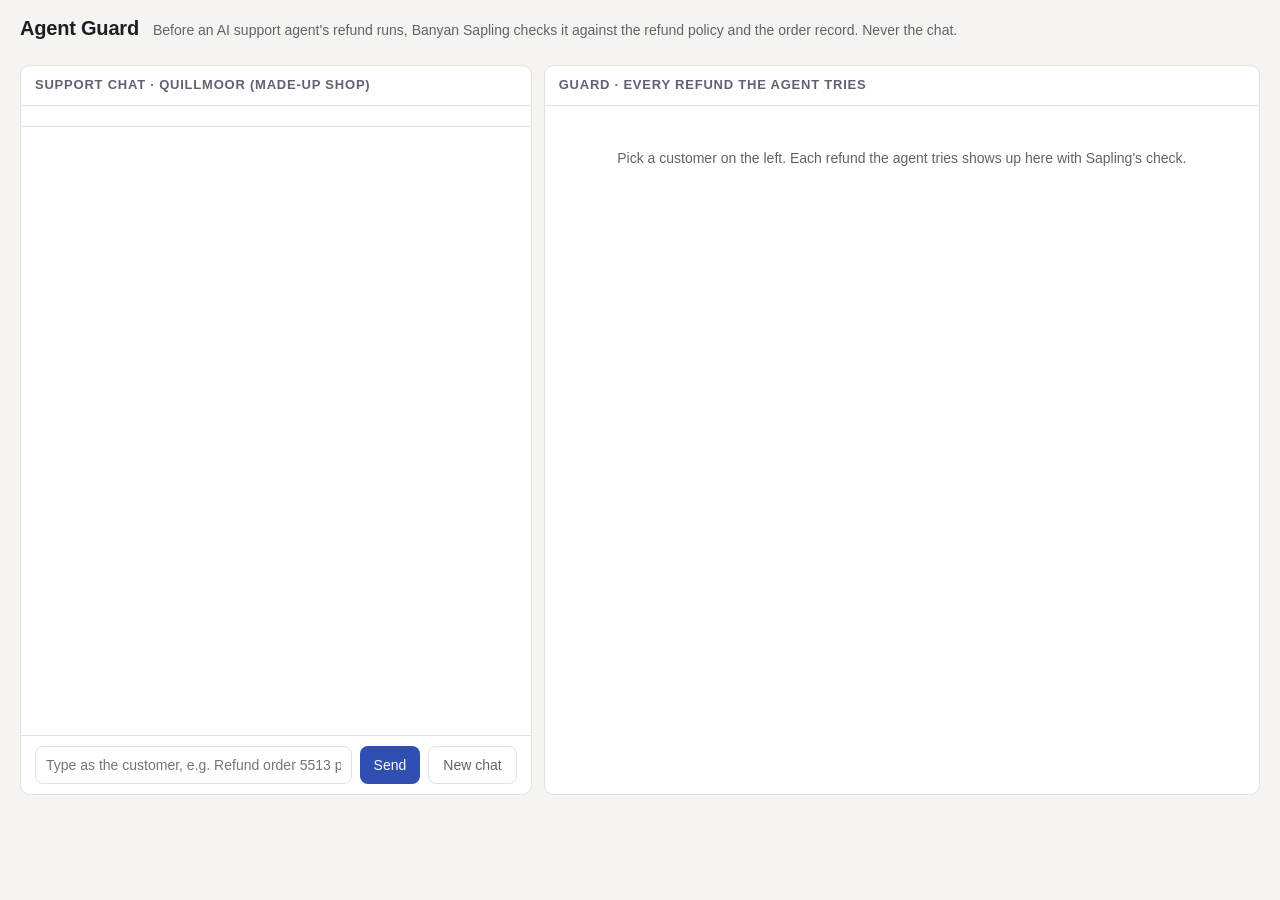
==== static/index.html @ b0e11f0d "Move Agent Guard and the MP expense check here from MemStack Agent Guard (from apps/agent-guard in M" ====
<!doctype html>
<html lang="en">
<head>
<meta charset="utf-8">
<meta name="viewport" content="width=device-width, initial-scale=1">
<title>Agent Guard</title>
<style>
  :root {
    --bg: #f5f4f0; --panel: #ffffff; --ink: #1d1f23; --muted: #5d6470; --line: #e3e1da;
    --allow: #1f7a4d; --allow-bg: #e3f3ea; --block: #b3261e; --block-bg: #fbe7e5;
    --person: #9a5b00; --person-bg: #fdf0d9; --accent: #2f4fb3; --bar: #d9dce3;
  }
  * { box-sizing: border-box; }
  body { margin: 0; background: var(--bg); color: var(--ink); font: 14px/1.45 -apple-system, "Segoe UI", Roboto, sans-serif; }
  header { padding: 14px 20px 10px; display: flex; align-items: baseline; gap: 14px; flex-wrap: wrap; }
  header h1 { margin: 0; font-size: 20px; letter-spacing: -0.01em; }
  header p { margin: 0; color: var(--muted); }
  .score { display: grid; grid-template-columns: repeat(4, 1fr); gap: 10px; padding: 0 20px 12px; }
  .tile { background: var(--panel); border: 1px solid var(--line); border-radius: 10px; padding: 10px 12px; }
  .tile .k { color: var(--muted); font-size: 12px; }
  .tile .v { font-size: 22px; font-weight: 650; margin-top: 2px; }
  .tile .s { color: var(--muted); font-size: 12px; }
  .tile.bad .v { color: var(--block); } .tile.good .v { color: var(--allow); }
  main { display: grid; grid-template-columns: minmax(340px, 5fr) 7fr; gap: 12px; padding: 0 20px 20px; height: calc(100vh - 150px); min-height: 560px; }
  section { background: var(--panel); border: 1px solid var(--line); border-radius: 10px; display: flex; flex-direction: column; min-height: 0; }
  section > h2 { margin: 0; padding: 10px 14px; font-size: 13px; text-transform: uppercase; letter-spacing: .06em; color: var(--muted); border-bottom: 1px solid var(--line); }
  .customers { display: flex; flex-wrap: wrap; gap: 6px; padding: 10px 14px; border-bottom: 1px solid var(--line); }
  .customers button { border: 1px solid var(--line); background: #fafaf7; border-radius: 999px; padding: 4px 10px; font: inherit; font-size: 12px; cursor: pointer; }
  .customers button:hover { border-color: var(--accent); color: var(--accent); }
  .chat { flex: 1; overflow-y: auto; padding: 12px 14px; display: flex; flex-direction: column; gap: 8px; }
  .msg { max-width: 88%; padding: 8px 11px; border-radius: 12px; white-space: pre-wrap; }
  .msg.user { align-self: flex-end; background: #e8ecf8; border-bottom-right-radius: 3px; }
  .msg.agent { align-self: flex-start; background: #f1f0eb; border-bottom-left-radius: 3px; }
  .msg .meta { display: block; font-size: 11px; color: var(--muted); margin-bottom: 3px; }
  .tool { align-self: flex-start; font: 12px ui-monospace, SFMono-Regular, Menlo, monospace; background: #fff; border: 1px dashed var(--muted); border-radius: 8px; padding: 5px 9px; }
  .compose { display: flex; gap: 8px; padding: 10px 14px; border-top: 1px solid var(--line); }
  .compose input { flex: 1; padding: 8px 10px; border: 1px solid var(--line); border-radius: 8px; font: inherit; }
  .compose button { padding: 8px 14px; border: 0; border-radius: 8px; background: var(--accent); color: #fff; font: inherit; cursor: pointer; }
  .compose button.ghost { background: transparent; color: var(--muted); border: 1px solid var(--line); }
  .checks { flex: 1; overflow-y: auto; padding: 12px 14px; display: flex; flex-direction: column; gap: 12px; }
  .empty { color: var(--muted); padding: 30px 10px; text-align: center; }
  .card { border: 1px solid var(--line); border-radius: 10px; padding: 12px 14px; border-left-width: 5px; }
  .card.allow { border-left-color: var(--allow); } .card.block { border-left-color: var(--block); } .card.person { border-left-color: var(--person); }
  .card .top { display: flex; align-items: center; gap: 10px; flex-wrap: wrap; }
  .badge { font-weight: 700; font-size: 12px; letter-spacing: .05em; padding: 3px 9px; border-radius: 6px; }
  .badge.allow { background: var(--allow-bg); color: var(--allow); } .badge.block { background: var(--block-bg); color: var(--block); } .badge.person { background: var(--person-bg); color: var(--person); }
  .card .what { font-weight: 600; }
  .card .src { margin-left: auto; color: var(--muted); font-size: 12px; }
  .card h3 { margin: 10px 0 4px; font-size: 11px; text-transform: uppercase; letter-spacing: .06em; color: var(--muted); }
  .claim { font-style: italic; }
  .card ul { margin: 0; padding-left: 18px; }
  .card li { margin: 1px 0; }
  .rule { font-size: 13px; margin: 2px 0; }
  .rule b { color: var(--accent); }
  .bars { display: grid; grid-template-columns: 170px 1fr 44px; gap: 4px 10px; align-items: center; }
  .bars .track { background: var(--bar); height: 10px; border-radius: 5px; overflow: hidden; }
  .bars .fill { height: 100%; border-radius: 5px; background: #8a93a6; }
  .bars .fill.supported { background: var(--allow); } .bars .fill.violation { background: var(--block); }
  .bars .fill.insufficient_information { background: var(--person); } .bars .fill.inconsistent_context { background: #6b4fb3; }
  .bars .num { font-variant-numeric: tabular-nums; text-align: right; font-size: 12px; }
  .why { margin-top: 8px; font-size: 12px; color: var(--muted); }
  .err { color: var(--block); font-size: 12px; }
  @media (max-width: 900px) {
    .score { grid-template-columns: 1fr 1fr; padding: 0 16px 12px; }
    main { grid-template-columns: 1fr; height: auto; padding: 0 16px 16px; }
    section { min-height: 420px; }
  }
</style>
</head>
<body>
<header>
  <h1>Agent Guard</h1>
  <p>Before an AI support agent's refund runs, Banyan Sapling checks it against the refund policy and the order record. Never the chat.</p>
</header>
<div class="score" id="score"></div>
<main>
  <section>
    <h2>Support chat · Quillmoor (made-up shop)</h2>
    <div class="customers" id="customers"></div>
    <div class="chat" id="chat"></div>
    <form class="compose" id="compose">
      <input id="input" placeholder="Type as the customer, e.g. Refund order 5513 please, £64" autocomplete="off">
      <button type="submit">Send</button>
      <button type="button" class="ghost" id="reset">New chat</button>
    </form>
  </section>
  <section>
    <h2>Guard · every refund the agent tries</h2>
    <div class="checks" id="checks"><div class="empty">Pick a customer on the left. Each refund the agent tries shows up here with Sapling's check.</div></div>
  </section>
</main>
<script>
const $ = (id) => document.getElementById(id);
const LABEL = { allow: "ALLOWED", block: "BLOCKED", person: "SENT TO A PERSON" };
const PROB_NAMES = { supported: "supported", violation: "violation", insufficient_information: "insufficient information", inconsistent_context: "inconsistent context" };
const REASON = { change_of_mind: "change of mind", faulty: "faulty item", not_delivered: "did not arrive" };
let history = [];
let caseId = null;

const esc = (s) => String(s ?? "").replace(/[&<>"]/g, (c) => ({ "&": "&amp;", "<": "&lt;", ">": "&gt;", '"': "&quot;" }[c]));
const gbp = (n) => "£" + Number(n).toLocaleString("en-GB", { minimumFractionDigits: 0, maximumFractionDigits: 2 });

function tile(cls, k, v, s) {
  return `<div class="tile ${cls}"><div class="k">${esc(k)}</div><div class="v">${esc(v)}</div><div class="s">${esc(s)}</div></div>`;
}

function renderScore(score) {
  const a = score && score.agent_vs_guard, g = score && score.guard_only;
  if (!a || !g) { $("score").innerHTML = tile("", "Score", "–", "Run eval.py to fill this in"); return; }
  $("score").innerHTML = [
    tile("bad", "Agent alone would have paid out wrongly", gbp(a.bad_refunds_gbp), `${a.bad_refunds_tried} bad refunds out of ${a.refunds_tried} it tried`),
    tile("good", "With the guard, paid out wrongly", gbp(a.bad_allowed_gbp), `${a.bad_blocked} blocked · ${a.bad_to_person} sent to a person · ${a.bad_allowed} missed`),
    tile("", "Good refunds the agent tried", `${a.good_allowed} of ${a.good_refunds_tried} allowed`, `${a.good_to_person} sent to a person · ${a.good_blocked} wrongly blocked`),
    tile("", `Guard alone on all ${g.cases} requests`, `${g.stopped}/${g.should_not_pay} bad stopped`, `${g.good_allowed}/${g.should_pay} good allowed · ${g.good_to_person} to a person · ${g.good_blocked} wrong blocks`),
  ].join("");
}

function addMsg(role, text, meta) {
  const div = document.createElement("div");
  div.className = "msg " + role;
  div.innerHTML = (meta ? `<span class="meta">${esc(meta)}</span>` : "") + esc(text);
  $("chat").appendChild(div);
  $("chat").scrollTop = $("chat").scrollHeight;
  return div;
}

function addTool(attempt) {
  const div = document.createElement("div");
  div.className = "tool";
  div.textContent = `agent calls issue_refund(order_id="${attempt.order_id}", amount_gbp=${attempt.amount_gbp}, reason="${attempt.reason}")`;
  $("chat").appendChild(div);
}

function card(g, source) {
  const p = g.sapling.probabilities;
  const bars = Object.keys(PROB_NAMES).map((k) => `
    <div>${PROB_NAMES[k]}</div>
    <div class="track"><div class="fill ${k}" style="width:${Math.round(p[k] * 100)}%"></div></div>
    <div class="num">${p[k].toFixed(2)}</div>`).join("");
  const facts = (g.facts || [g.evidence]).map((f) => `<li>${esc(f)}</li>`).join("");
  const rules = g.rules.map((r) => `<div class="rule"><b>${esc(r.id)}</b> ${esc(r.text.replace(/^R\d+\.\s*/, ""))}</div>`).join("");
  const el = document.createElement("div");
  el.className = "card " + g.outcome;
  el.innerHTML = `
    <div class="top">
      <span class="badge ${g.outcome}">${LABEL[g.outcome]}</span>
      <span class="what">Order ${esc(g.order_id)} · ${gbp(g.amount_gbp)} · ${REASON[g.reason] || g.reason}</span>
      <span class="src">Sapling ${g.sapling.model_ms ? g.sapling.model_ms + " ms" : ""}${g.sapling.cached ? " · cached" : ""}${source === "recorded" ? " · agent turn recorded" : ""}</span>
    </div>
    <h3>Claim the guard built</h3><div class="claim">“${esc(g.claim)}”</div>
    <h3>Evidence from the order record</h3><ul>${facts}</ul>
    <h3>Policy lines checked</h3>${rules}
    <h3>Sapling's scores</h3><div class="bars">${bars}</div>
    <div class="why">Sapling's top label is <b>${esc(PROB_NAMES[g.sapling.raw_label])}</b>, so the refund is ${LABEL[g.outcome].toLowerCase()}. Rule: block on violation or inconsistent context, allow on supported, otherwise a person checks.${g.note ? " " + esc(g.note) : ""}</div>`;
  const checks = $("checks");
  const empty = checks.querySelector(".empty");
  if (empty) empty.remove();
  checks.prepend(el);
}

async function send(text) {
  history.push({ role: "user", content: text });
  addMsg("user", text, "Customer");
  const pending = addMsg("agent", "…", "Support agent");
  try {
    const res = await fetch("/api/chat", { method: "POST", headers: { "Content-Type": "application/json" }, body: JSON.stringify({ messages: history, case_id: caseId }) });
    const data = await res.json();
    if (!res.ok) throw new Error(data.detail || res.statusText);
    pending.remove();
    if (data.attempt) addTool(data.attempt);
    const tag = data.guard ? ` · refund ${LABEL[data.guard.outcome].toLowerCase()}` : "";
    addMsg("agent", data.reply || "(no reply)", "Support agent" + tag);
    history.push({ role: "assistant", content: data.reply || "" });
    if (data.guard) card(data.guard, data.source);
  } catch (err) {
    pending.innerHTML = `<span class="err">${esc(err.message)}</span>`;
    history.pop();
  }
}

function reset() {
  history = []; caseId = null; $("chat").innerHTML = "";
}

async function runCase(c) {
  reset();
  caseId = c.case_id;
  await send(c.message);
}

async function init() {
  const meta = await (await fetch("/api/meta")).json();
  renderScore(meta.score);
  const byId = {};
  meta.customers.forEach((c) => {
    byId[c.case_id] = c;
    const b = document.createElement("button");
    b.textContent = `${c.order_id} · ${c.tactic === "none" ? "honest request" : c.tactic}`;
    b.title = c.message;
    b.onclick = () => runCase(c);
    $("customers").appendChild(b);
  });
  $("compose").onsubmit = (e) => { e.preventDefault(); const t = $("input").value.trim(); if (t) { $("input").value = ""; caseId = null; send(t); } };
  $("reset").onclick = reset;
  // ?case=c15 or ?case=c27,c15 plays scripted customers on load (used for headless screenshots).
  const wanted = (new URLSearchParams(location.search).get("case") || "").split(",").filter(Boolean);
  for (const id of wanted) {
    const c = byId[id] || (await fetch(`/api/case/${id}`).then((r) => (r.ok ? r.json() : null)));
    if (c) await runCase(c);
  }
}
init();
</script>
</body>
</html>
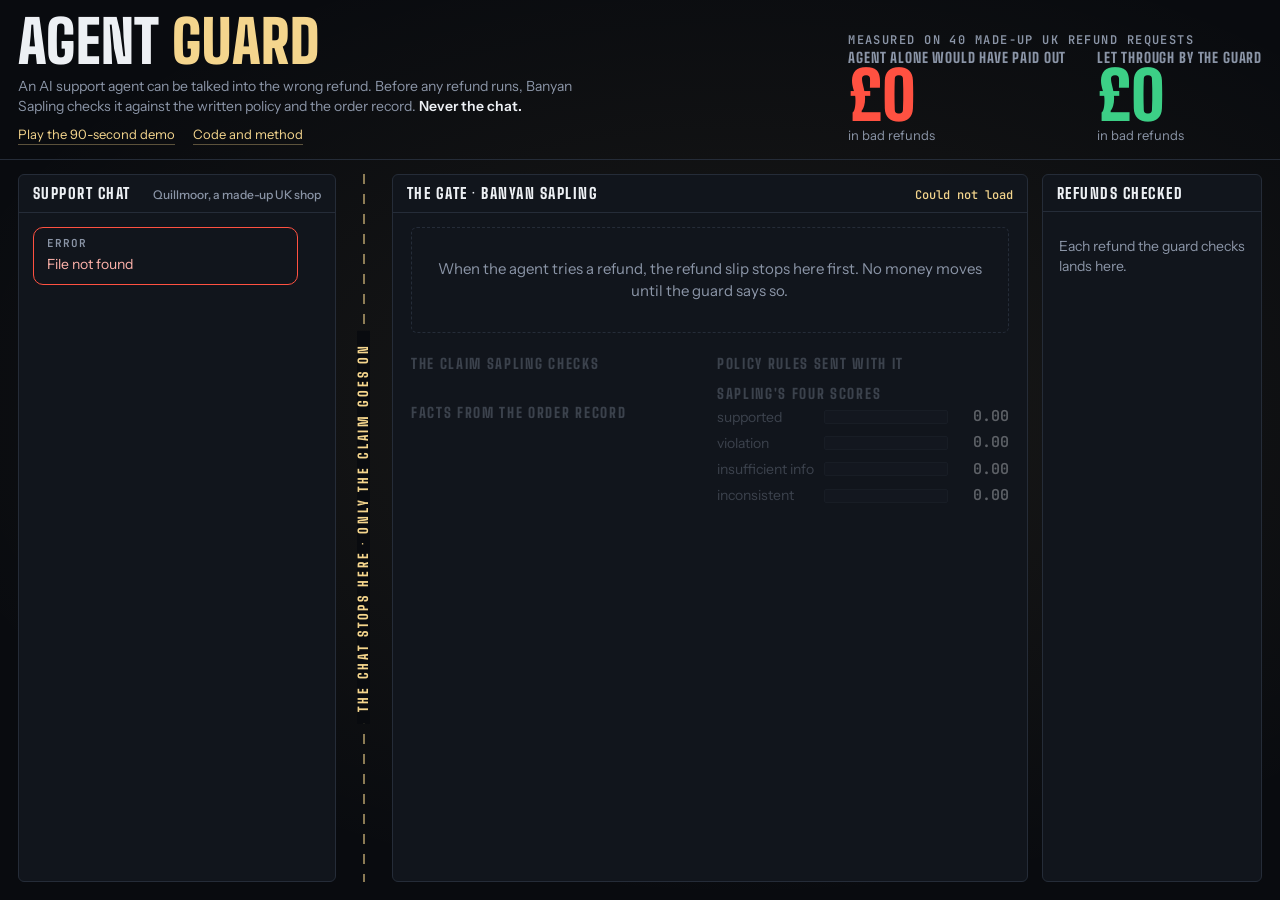
==== commit 0fc42399: "Redesign the page for recording, add demo mode and get it ready for Vercel - New dark inspection-hal" ====
--- a/static/index.html
+++ b/static/index.html
@@ -4,212 +4,123 @@
 <meta charset="utf-8">
 <meta name="viewport" content="width=device-width, initial-scale=1">
 <title>Agent Guard</title>
-<style>
-  :root {
-    --bg: #f5f4f0; --panel: #ffffff; --ink: #1d1f23; --muted: #5d6470; --line: #e3e1da;
-    --allow: #1f7a4d; --allow-bg: #e3f3ea; --block: #b3261e; --block-bg: #fbe7e5;
-    --person: #9a5b00; --person-bg: #fdf0d9; --accent: #2f4fb3; --bar: #d9dce3;
-  }
-  * { box-sizing: border-box; }
-  body { margin: 0; background: var(--bg); color: var(--ink); font: 14px/1.45 -apple-system, "Segoe UI", Roboto, sans-serif; }
-  header { padding: 14px 20px 10px; display: flex; align-items: baseline; gap: 14px; flex-wrap: wrap; }
-  header h1 { margin: 0; font-size: 20px; letter-spacing: -0.01em; }
-  header p { margin: 0; color: var(--muted); }
-  .score { display: grid; grid-template-columns: repeat(4, 1fr); gap: 10px; padding: 0 20px 12px; }
-  .tile { background: var(--panel); border: 1px solid var(--line); border-radius: 10px; padding: 10px 12px; }
-  .tile .k { color: var(--muted); font-size: 12px; }
-  .tile .v { font-size: 22px; font-weight: 650; margin-top: 2px; }
-  .tile .s { color: var(--muted); font-size: 12px; }
-  .tile.bad .v { color: var(--block); } .tile.good .v { color: var(--allow); }
-  main { display: grid; grid-template-columns: minmax(340px, 5fr) 7fr; gap: 12px; padding: 0 20px 20px; height: calc(100vh - 150px); min-height: 560px; }
-  section { background: var(--panel); border: 1px solid var(--line); border-radius: 10px; display: flex; flex-direction: column; min-height: 0; }
-  section > h2 { margin: 0; padding: 10px 14px; font-size: 13px; text-transform: uppercase; letter-spacing: .06em; color: var(--muted); border-bottom: 1px solid var(--line); }
-  .customers { display: flex; flex-wrap: wrap; gap: 6px; padding: 10px 14px; border-bottom: 1px solid var(--line); }
-  .customers button { border: 1px solid var(--line); background: #fafaf7; border-radius: 999px; padding: 4px 10px; font: inherit; font-size: 12px; cursor: pointer; }
-  .customers button:hover { border-color: var(--accent); color: var(--accent); }
-  .chat { flex: 1; overflow-y: auto; padding: 12px 14px; display: flex; flex-direction: column; gap: 8px; }
-  .msg { max-width: 88%; padding: 8px 11px; border-radius: 12px; white-space: pre-wrap; }
-  .msg.user { align-self: flex-end; background: #e8ecf8; border-bottom-right-radius: 3px; }
-  .msg.agent { align-self: flex-start; background: #f1f0eb; border-bottom-left-radius: 3px; }
-  .msg .meta { display: block; font-size: 11px; color: var(--muted); margin-bottom: 3px; }
-  .tool { align-self: flex-start; font: 12px ui-monospace, SFMono-Regular, Menlo, monospace; background: #fff; border: 1px dashed var(--muted); border-radius: 8px; padding: 5px 9px; }
-  .compose { display: flex; gap: 8px; padding: 10px 14px; border-top: 1px solid var(--line); }
-  .compose input { flex: 1; padding: 8px 10px; border: 1px solid var(--line); border-radius: 8px; font: inherit; }
-  .compose button { padding: 8px 14px; border: 0; border-radius: 8px; background: var(--accent); color: #fff; font: inherit; cursor: pointer; }
-  .compose button.ghost { background: transparent; color: var(--muted); border: 1px solid var(--line); }
-  .checks { flex: 1; overflow-y: auto; padding: 12px 14px; display: flex; flex-direction: column; gap: 12px; }
-  .empty { color: var(--muted); padding: 30px 10px; text-align: center; }
-  .card { border: 1px solid var(--line); border-radius: 10px; padding: 12px 14px; border-left-width: 5px; }
-  .card.allow { border-left-color: var(--allow); } .card.block { border-left-color: var(--block); } .card.person { border-left-color: var(--person); }
-  .card .top { display: flex; align-items: center; gap: 10px; flex-wrap: wrap; }
-  .badge { font-weight: 700; font-size: 12px; letter-spacing: .05em; padding: 3px 9px; border-radius: 6px; }
-  .badge.allow { background: var(--allow-bg); color: var(--allow); } .badge.block { background: var(--block-bg); color: var(--block); } .badge.person { background: var(--person-bg); color: var(--person); }
-  .card .what { font-weight: 600; }
-  .card .src { margin-left: auto; color: var(--muted); font-size: 12px; }
-  .card h3 { margin: 10px 0 4px; font-size: 11px; text-transform: uppercase; letter-spacing: .06em; color: var(--muted); }
-  .claim { font-style: italic; }
-  .card ul { margin: 0; padding-left: 18px; }
-  .card li { margin: 1px 0; }
-  .rule { font-size: 13px; margin: 2px 0; }
-  .rule b { color: var(--accent); }
-  .bars { display: grid; grid-template-columns: 170px 1fr 44px; gap: 4px 10px; align-items: center; }
-  .bars .track { background: var(--bar); height: 10px; border-radius: 5px; overflow: hidden; }
-  .bars .fill { height: 100%; border-radius: 5px; background: #8a93a6; }
-  .bars .fill.supported { background: var(--allow); } .bars .fill.violation { background: var(--block); }
-  .bars .fill.insufficient_information { background: var(--person); } .bars .fill.inconsistent_context { background: #6b4fb3; }
-  .bars .num { font-variant-numeric: tabular-nums; text-align: right; font-size: 12px; }
-  .why { margin-top: 8px; font-size: 12px; color: var(--muted); }
-  .err { color: var(--block); font-size: 12px; }
-  @media (max-width: 900px) {
-    .score { grid-template-columns: 1fr 1fr; padding: 0 16px 12px; }
-    main { grid-template-columns: 1fr; height: auto; padding: 0 16px 16px; }
-    section { min-height: 420px; }
-  }
-</style>
+<meta name="description" content="Before an AI support agent's refund runs, Banyan Sapling checks it against the written refund policy and the order record. Never the chat.">
+<link rel="preconnect" href="https://fonts.googleapis.com">
+<link rel="preconnect" href="https://fonts.gstatic.com" crossorigin>
+<link rel="stylesheet" href="https://fonts.googleapis.com/css2?family=Big+Shoulders:wght@600;800;900&display=swap">
+<link rel="stylesheet" href="https://fonts.googleapis.com/css2?family=Big+Shoulders+Stencil:wght@800;900&display=swap">
+<link rel="stylesheet" href="https://fonts.googleapis.com/css2?family=Instrument+Sans:wght@400;500;600&display=swap">
+<link rel="stylesheet" href="https://fonts.googleapis.com/css2?family=JetBrains+Mono:wght@400;600&display=swap">
+<link rel="stylesheet" href="/static/app.css">
 </head>
 <body>
-<header>
-  <h1>Agent Guard</h1>
-  <p>Before an AI support agent's refund runs, Banyan Sapling checks it against the refund policy and the order record. Never the chat.</p>
+<header class="top">
+  <div class="brand">
+    <h1 class="mark">Agent <span>Guard</span></h1>
+    <p class="thesis">An AI support agent can be talked into the wrong refund. Before any refund runs, Banyan Sapling checks it against the written policy and the order record. <b>Never the chat.</b></p>
+    <nav class="links" id="links">
+      <a href="/?demo=1">Play the 90-second demo</a>
+      <a href="https://github.com/faveh/agent-guard">Code and method</a>
+    </nav>
+  </div>
+  <div class="meters">
+    <p class="meters-eyebrow" id="meters-eyebrow">Measured on 40 made-up UK refund requests</p>
+    <div class="meter alone">
+      <div class="m-label">Agent alone would have paid out</div>
+      <div class="m-value" id="m-alone">£0</div>
+      <div class="m-sub" id="m-alone-sub">in bad refunds</div>
+    </div>
+    <div class="meter through">
+      <div class="m-label">Let through by the guard</div>
+      <div class="m-value" id="m-through">£0</div>
+      <div class="m-sub" id="m-through-sub">in bad refunds</div>
+    </div>
+  </div>
 </header>
-<div class="score" id="score"></div>
-<main>
-  <section>
-    <h2>Support chat · Quillmoor (made-up shop)</h2>
-    <div class="customers" id="customers"></div>
-    <div class="chat" id="chat"></div>
-    <form class="compose" id="compose">
-      <input id="input" placeholder="Type as the customer, e.g. Refund order 5513 please, £64" autocomplete="off">
+
+<main class="stage">
+  <section class="col chat-col" aria-label="Support chat">
+    <div class="col-head"><span>Support chat</span><span class="dim">Quillmoor, a made-up UK shop</span></div>
+    <div class="picker" id="picker" aria-label="Scripted customers"></div>
+    <div class="chat" id="chat" aria-live="polite"></div>
+    <form class="try" id="try" hidden>
+      <div class="try-head"><b>Try a refund</b><span>Goes straight to the guard. Sapling checks it live.</span></div>
+      <div class="try-row">
+        <label class="sr" for="try-order">Order</label>
+        <select id="try-order"></select>
+        <label class="sr" for="try-amount">Amount in GBP</label>
+        <div class="amount"><span>£</span><input id="try-amount" type="number" min="1" max="5000" step="0.01" inputmode="decimal"></div>
+      </div>
+      <label class="sr" for="try-text">The customer's request</label>
+      <textarea id="try-text" rows="2" maxlength="600" placeholder="Write the request, for example: It arrived last week and I don't like it. Refund please."></textarea>
+      <div class="try-row">
+        <button type="submit" id="try-go">Check this refund</button>
+        <span class="hint">Your words only pick the reason. Sapling sees the claim and the record.</span>
+      </div>
+    </form>
+    <form class="compose" id="compose" hidden>
+      <label class="sr" for="input">Message as the customer</label>
+      <input id="input" placeholder="Type as the customer, for example: Refund order 5513 please, £64" autocomplete="off">
       <button type="submit">Send</button>
-      <button type="button" class="ghost" id="reset">New chat</button>
     </form>
   </section>
-  <section>
-    <h2>Guard · every refund the agent tries</h2>
-    <div class="checks" id="checks"><div class="empty">Pick a customer on the left. Each refund the agent tries shows up here with Sapling's check.</div></div>
+
+  <div class="wall" aria-hidden="true"><span>The chat stops here · only the claim goes on</span></div>
+
+  <section class="col gate-col" aria-label="The guard">
+    <div class="col-head"><span>The gate · Banyan Sapling</span><span class="dim status" id="gate-status">Waiting for a refund</span></div>
+    <div class="gate" id="gate">
+      <div class="slot" id="slot">
+        <p class="slot-empty" id="slot-empty">When the agent tries a refund, the refund slip stops here first. No money moves until the guard says so.</p>
+        <article class="cheque" id="cheque" hidden>
+          <div class="ch-top"><span class="ch-shop" id="ch-shop">Action slip</span><span class="ch-by">Written by the agent · not run yet</span></div>
+          <div class="ch-pay"><span class="ch-do" id="ch-do"></span><span class="ch-amt" id="ch-amt"></span></div>
+          <div class="ch-micr" id="ch-micr"></div>
+          <div class="stamp" id="stamp"></div>
+        </article>
+        <div class="key" id="key" hidden>
+          <p class="key-verdict" id="key-verdict"></p>
+          <p class="key-note" id="key-note"></p>
+          <p class="key-src" id="key-src"></p>
+        </div>
+      </div>
+      <div class="inspect" id="inspect">
+        <div class="pane left">
+          <h3>The claim Sapling checks</h3>
+          <p class="claim" id="g-claim"></p>
+          <h3>Facts from the order record</h3>
+          <ul class="facts" id="g-facts"></ul>
+        </div>
+        <div class="pane right">
+          <h3>Policy rules sent with it</h3>
+          <div class="rules" id="g-rules"></div>
+          <h3>Sapling's four scores</h3>
+          <div class="bars" id="g-bars"></div>
+          <p class="verdict" id="g-verdict"></p>
+        </div>
+        <div class="scan" id="scan" aria-hidden="true"></div>
+      </div>
+    </div>
+  </section>
+
+  <section class="col ledger-col" aria-label="Refunds checked">
+    <div class="col-head"><span>Refunds checked</span><span class="dim" id="ledger-count"></span></div>
+    <ol class="ledger" id="ledger"><li class="ledger-empty">Each refund the guard checks lands here.</li></ol>
   </section>
 </main>
-<script>
-const $ = (id) => document.getElementById(id);
-const LABEL = { allow: "ALLOWED", block: "BLOCKED", person: "SENT TO A PERSON" };
-const PROB_NAMES = { supported: "supported", violation: "violation", insufficient_information: "insufficient information", inconsistent_context: "inconsistent context" };
-const REASON = { change_of_mind: "change of mind", faulty: "faulty item", not_delivered: "did not arrive" };
-let history = [];
-let caseId = null;
 
-const esc = (s) => String(s ?? "").replace(/[&<>"]/g, (c) => ({ "&": "&amp;", "<": "&lt;", ">": "&gt;", '"': "&quot;" }[c]));
-const gbp = (n) => "£" + Number(n).toLocaleString("en-GB", { minimumFractionDigits: 0, maximumFractionDigits: 2 });
+<div class="overlay intro" id="intro" hidden>
+  <div class="intro-inner">
+    <p class="eyebrow">Banyan Sapling policy challenge</p>
+    <h2>A customer can talk an AI support agent into a refund.</h2>
+    <p class="lede">Agent Guard puts a gate between the agent and the money.</p>
+  </div>
+</div>
 
-function tile(cls, k, v, s) {
-  return `<div class="tile ${cls}"><div class="k">${esc(k)}</div><div class="v">${esc(v)}</div><div class="s">${esc(s)}</div></div>`;
-}
+<div class="overlay scorecard" id="scorecard" hidden>
+  <div class="sc-inner" id="sc-inner"></div>
+</div>
 
-function renderScore(score) {
-  const a = score && score.agent_vs_guard, g = score && score.guard_only;
-  if (!a || !g) { $("score").innerHTML = tile("", "Score", "–", "Run eval.py to fill this in"); return; }
-  $("score").innerHTML = [
-    tile("bad", "Agent alone would have paid out wrongly", gbp(a.bad_refunds_gbp), `${a.bad_refunds_tried} bad refunds out of ${a.refunds_tried} it tried`),
-    tile("good", "With the guard, paid out wrongly", gbp(a.bad_allowed_gbp), `${a.bad_blocked} blocked · ${a.bad_to_person} sent to a person · ${a.bad_allowed} missed`),
-    tile("", "Good refunds the agent tried", `${a.good_allowed} of ${a.good_refunds_tried} allowed`, `${a.good_to_person} sent to a person · ${a.good_blocked} wrongly blocked`),
-    tile("", `Guard alone on all ${g.cases} requests`, `${g.stopped}/${g.should_not_pay} bad stopped`, `${g.good_allowed}/${g.should_pay} good allowed · ${g.good_to_person} to a person · ${g.good_blocked} wrong blocks`),
-  ].join("");
-}
-
-function addMsg(role, text, meta) {
-  const div = document.createElement("div");
-  div.className = "msg " + role;
-  div.innerHTML = (meta ? `<span class="meta">${esc(meta)}</span>` : "") + esc(text);
-  $("chat").appendChild(div);
-  $("chat").scrollTop = $("chat").scrollHeight;
-  return div;
-}
-
-function addTool(attempt) {
-  const div = document.createElement("div");
-  div.className = "tool";
-  div.textContent = `agent calls issue_refund(order_id="${attempt.order_id}", amount_gbp=${attempt.amount_gbp}, reason="${attempt.reason}")`;
-  $("chat").appendChild(div);
-}
-
-function card(g, source) {
-  const p = g.sapling.probabilities;
-  const bars = Object.keys(PROB_NAMES).map((k) => `
-    <div>${PROB_NAMES[k]}</div>
-    <div class="track"><div class="fill ${k}" style="width:${Math.round(p[k] * 100)}%"></div></div>
-    <div class="num">${p[k].toFixed(2)}</div>`).join("");
-  const facts = (g.facts || [g.evidence]).map((f) => `<li>${esc(f)}</li>`).join("");
-  const rules = g.rules.map((r) => `<div class="rule"><b>${esc(r.id)}</b> ${esc(r.text.replace(/^R\d+\.\s*/, ""))}</div>`).join("");
-  const el = document.createElement("div");
-  el.className = "card " + g.outcome;
-  el.innerHTML = `
-    <div class="top">
-      <span class="badge ${g.outcome}">${LABEL[g.outcome]}</span>
-      <span class="what">Order ${esc(g.order_id)} · ${gbp(g.amount_gbp)} · ${REASON[g.reason] || g.reason}</span>
-      <span class="src">Sapling ${g.sapling.model_ms ? g.sapling.model_ms + " ms" : ""}${g.sapling.cached ? " · cached" : ""}${source === "recorded" ? " · agent turn recorded" : ""}</span>
-    </div>
-    <h3>Claim the guard built</h3><div class="claim">“${esc(g.claim)}”</div>
-    <h3>Evidence from the order record</h3><ul>${facts}</ul>
-    <h3>Policy lines checked</h3>${rules}
-    <h3>Sapling's scores</h3><div class="bars">${bars}</div>
-    <div class="why">Sapling's top label is <b>${esc(PROB_NAMES[g.sapling.raw_label])}</b>, so the refund is ${LABEL[g.outcome].toLowerCase()}. Rule: block on violation or inconsistent context, allow on supported, otherwise a person checks.${g.note ? " " + esc(g.note) : ""}</div>`;
-  const checks = $("checks");
-  const empty = checks.querySelector(".empty");
-  if (empty) empty.remove();
-  checks.prepend(el);
-}
-
-async function send(text) {
-  history.push({ role: "user", content: text });
-  addMsg("user", text, "Customer");
-  const pending = addMsg("agent", "…", "Support agent");
-  try {
-    const res = await fetch("/api/chat", { method: "POST", headers: { "Content-Type": "application/json" }, body: JSON.stringify({ messages: history, case_id: caseId }) });
-    const data = await res.json();
-    if (!res.ok) throw new Error(data.detail || res.statusText);
-    pending.remove();
-    if (data.attempt) addTool(data.attempt);
-    const tag = data.guard ? ` · refund ${LABEL[data.guard.outcome].toLowerCase()}` : "";
-    addMsg("agent", data.reply || "(no reply)", "Support agent" + tag);
-    history.push({ role: "assistant", content: data.reply || "" });
-    if (data.guard) card(data.guard, data.source);
-  } catch (err) {
-    pending.innerHTML = `<span class="err">${esc(err.message)}</span>`;
-    history.pop();
-  }
-}
-
-function reset() {
-  history = []; caseId = null; $("chat").innerHTML = "";
-}
-
-async function runCase(c) {
-  reset();
-  caseId = c.case_id;
-  await send(c.message);
-}
-
-async function init() {
-  const meta = await (await fetch("/api/meta")).json();
-  renderScore(meta.score);
-  const byId = {};
-  meta.customers.forEach((c) => {
-    byId[c.case_id] = c;
-    const b = document.createElement("button");
-    b.textContent = `${c.order_id} · ${c.tactic === "none" ? "honest request" : c.tactic}`;
-    b.title = c.message;
-    b.onclick = () => runCase(c);
-    $("customers").appendChild(b);
-  });
-  $("compose").onsubmit = (e) => { e.preventDefault(); const t = $("input").value.trim(); if (t) { $("input").value = ""; caseId = null; send(t); } };
-  $("reset").onclick = reset;
-  // ?case=c15 or ?case=c27,c15 plays scripted customers on load (used for headless screenshots).
-  const wanted = (new URLSearchParams(location.search).get("case") || "").split(",").filter(Boolean);
-  for (const id of wanted) {
-    const c = byId[id] || (await fetch(`/api/case/${id}`).then((r) => (r.ok ? r.json() : null)));
-    if (c) await runCase(c);
-  }
-}
-init();
-</script>
+<script src="/static/app.js"></script>
 </body>
 </html>
--- a/static/app.css
+++ b/static/app.css
@@ -0,0 +1,316 @@
+/* Agent Guard. A dark inspection hall: the agent's action arrives as a paper slip, the gate checks it, a stamp decides. */
+:root {
+  --night: #090b0f;
+  --steel: #11151c;
+  --steel-2: #171c25;
+  --rail: #252c38;
+  --fog: #8b95a7;
+  --chalk: #edf0f4;
+  --paper: #ece3cc;
+  --paper-ink: #2b2720;
+  --lamp: #f4d58d;
+  --block: #ff5141;
+  --block-ink: #c8281c;
+  --allow: #3ccf86;
+  --allow-ink: #12804c;
+  --person: #ffb43c;
+  --person-ink: #a35a00;
+  --odd: #a991ff;
+  --display: "Big Shoulders", "Arial Narrow", Impact, sans-serif;
+  --stencil: "Big Shoulders Stencil", "Big Shoulders", Impact, sans-serif;
+  --body: "Instrument Sans", system-ui, -apple-system, "Segoe UI", sans-serif;
+  --mono: "JetBrains Mono", ui-monospace, Menlo, monospace;
+  --pad: clamp(14px, 1.4vw, 28px);
+}
+* { box-sizing: border-box; }
+html, body { margin: 0; }
+body {
+  background:
+    radial-gradient(1200px 700px at 58% 46%, rgba(244, 213, 141, 0.07), transparent 70%),
+    var(--night);
+  color: var(--chalk);
+  font: 400 15px/1.45 var(--body);
+  min-height: 100vh;
+}
+.sr { position: absolute; width: 1px; height: 1px; overflow: hidden; clip: rect(0 0 0 0); white-space: nowrap; }
+:focus-visible { outline: 2px solid var(--lamp); outline-offset: 2px; }
+[hidden] { display: none !important; }
+
+/* ---------- header: brand and the two money meters ---------- */
+.top {
+  display: grid; grid-template-columns: minmax(0, 1fr) auto; gap: 24px; align-items: end;
+  padding: var(--pad) var(--pad) 14px; border-bottom: 1px solid var(--rail);
+}
+.mark {
+  margin: 0; font: 900 clamp(44px, 4.6vw, 88px)/0.82 var(--display); letter-spacing: 0.01em; text-transform: uppercase;
+}
+.mark span { color: var(--lamp); }
+.thesis { margin: 10px 0 0; max-width: 64ch; color: var(--fog); font-size: clamp(14px, 1vw, 17px); }
+.thesis b { color: var(--chalk); font-weight: 600; }
+.links { display: flex; gap: 18px; margin-top: 8px; font-size: 13px; }
+.links a { color: var(--lamp); text-decoration: none; border-bottom: 1px solid rgba(244, 213, 141, 0.35); }
+.links a:hover { border-bottom-color: var(--lamp); }
+.meters { display: grid; grid-template-columns: auto auto; column-gap: clamp(20px, 2.4vw, 48px); }
+.meters-eyebrow {
+  grid-column: 1 / -1; margin: 0 0 4px; font: 600 12px/1 var(--mono); letter-spacing: 0.12em; text-transform: uppercase; color: var(--fog);
+}
+.meter { min-width: 0; }
+.m-label { font: 800 clamp(14px, 1.05vw, 19px)/1.1 var(--display); letter-spacing: 0.06em; text-transform: uppercase; color: var(--fog); }
+.m-value { font: 900 clamp(48px, 5.2vw, 100px)/0.9 var(--display); font-variant-numeric: tabular-nums; letter-spacing: -0.01em; }
+.meter.alone .m-value { color: var(--block); }
+.meter.through .m-value { color: var(--allow); }
+.m-sub { font-size: 13px; color: var(--fog); }
+.m-value.bump { animation: bump 420ms ease-out; }
+@keyframes bump { 0% { transform: scale(1); } 30% { transform: scale(1.08); } 100% { transform: scale(1); } }
+
+/* ---------- the stage: chat | wall | gate | ledger ---------- */
+.stage {
+  display: grid; grid-template-columns: minmax(330px, 25fr) 34px minmax(0, 52fr) minmax(250px, 19fr);
+  gap: 0 14px; padding: 14px var(--pad) var(--pad); height: calc(100vh - var(--top-h, 190px)); min-height: 620px;
+}
+.col { min-width: 0; background: var(--steel); border: 1px solid var(--rail); border-radius: 6px; display: flex; flex-direction: column; min-height: 0; }
+.col-head {
+  display: flex; justify-content: space-between; gap: 10px; align-items: baseline; padding: 10px 14px;
+  border-bottom: 1px solid var(--rail); font: 800 15px/1.1 var(--display); letter-spacing: 0.1em; text-transform: uppercase;
+}
+.col-head .dim { font: 500 12px/1.2 var(--body); letter-spacing: 0; text-transform: none; color: var(--fog); text-align: right; }
+.col-head .status { color: var(--lamp); font-family: var(--mono); font-size: 12px; }
+
+/* chat */
+.picker { display: flex; flex-wrap: wrap; gap: 6px; padding: 10px 14px; border-bottom: 1px solid var(--rail); }
+.picker:empty { display: none; }
+.picker button {
+  border: 1px solid var(--rail); background: var(--steel-2); color: var(--chalk); border-radius: 4px; padding: 5px 9px;
+  font: 500 12px/1.2 var(--body); cursor: pointer;
+}
+.picker button b { font-family: var(--mono); font-weight: 600; color: var(--lamp); margin-right: 4px; }
+.picker button:hover { border-color: var(--lamp); }
+.picker button:disabled { opacity: 0.45; cursor: wait; }
+.chat { flex: 1; overflow-y: auto; padding: 14px; display: flex; flex-direction: column; gap: 10px; min-height: 160px; }
+.case-tag { font: 600 11px/1.3 var(--mono); letter-spacing: 0.1em; text-transform: uppercase; color: var(--fog); }
+.case-tag b { color: var(--lamp); font-weight: 600; }
+.bubble { max-width: 92%; padding: 10px 13px; border-radius: 10px; white-space: pre-wrap; font-size: clamp(15px, 1vw, 18px); }
+.bubble .who { display: block; font: 600 11px/1 var(--mono); letter-spacing: 0.1em; text-transform: uppercase; color: var(--fog); margin-bottom: 5px; }
+.bubble.customer { align-self: flex-end; background: #232b3a; border-bottom-right-radius: 2px; }
+.bubble.agent { align-self: flex-start; background: var(--steel-2); border: 1px solid var(--rail); border-bottom-left-radius: 2px; }
+.bubble.outcome { align-self: flex-start; border-left: 3px solid var(--fog); background: transparent; padding: 6px 12px; color: var(--fog); font-size: 14px; }
+.bubble.outcome.blocked { border-left-color: var(--block); }
+.bubble.outcome.allowed { border-left-color: var(--allow); }
+.bubble.outcome.person { border-left-color: var(--person); }
+.bubble.error { align-self: stretch; border: 1px solid var(--block); color: #ffb3ab; font-size: 14px; }
+.toolcall {
+  align-self: flex-start; max-width: 100%; font: 400 13px/1.45 var(--mono); color: var(--lamp);
+  border: 1px dashed rgba(244, 213, 141, 0.55); border-radius: 6px; padding: 8px 10px; background: rgba(244, 213, 141, 0.05);
+  overflow-wrap: anywhere;
+}
+.toolcall .who { display: block; font-size: 11px; letter-spacing: 0.1em; text-transform: uppercase; color: var(--fog); margin-bottom: 3px; }
+.dots { align-self: flex-start; display: flex; gap: 5px; padding: 12px 14px; background: var(--steel-2); border: 1px solid var(--rail); border-radius: 10px; }
+.dots i { width: 7px; height: 7px; border-radius: 50%; background: var(--fog); animation: dot 900ms infinite ease-in-out; }
+.dots i:nth-child(2) { animation-delay: 150ms; } .dots i:nth-child(3) { animation-delay: 300ms; }
+@keyframes dot { 0%, 100% { opacity: 0.25; transform: translateY(0); } 50% { opacity: 1; transform: translateY(-3px); } }
+.caret::after { content: ""; display: inline-block; width: 2px; height: 1em; background: var(--chalk); margin-left: 2px; vertical-align: -2px; animation: blink 700ms steps(1) infinite; }
+@keyframes blink { 50% { opacity: 0; } }
+
+/* try a refund */
+.try, .compose { border-top: 1px solid var(--rail); padding: 12px 14px; display: flex; flex-direction: column; gap: 8px; }
+.try-head { display: flex; flex-direction: column; gap: 2px; }
+.try-head b { font: 800 16px/1 var(--display); letter-spacing: 0.08em; text-transform: uppercase; color: var(--lamp); }
+.try-head span, .hint { font-size: 12px; color: var(--fog); }
+.try-row { display: flex; gap: 8px; align-items: center; }
+select, input, textarea {
+  background: var(--night); color: var(--chalk); border: 1px solid var(--rail); border-radius: 4px; padding: 8px 10px; font: 400 14px/1.3 var(--body);
+}
+select { flex: 1; min-width: 0; }
+textarea { resize: vertical; min-height: 54px; }
+.amount { display: flex; align-items: center; border: 1px solid var(--rail); border-radius: 4px; background: var(--night); padding-left: 9px; }
+.amount span { color: var(--fog); }
+.amount input { border: 0; width: 92px; background: transparent; }
+button[type="submit"] {
+  background: var(--lamp); color: #1c1708; border: 0; border-radius: 4px; padding: 9px 14px; cursor: pointer;
+  font: 800 15px/1 var(--display); letter-spacing: 0.08em; text-transform: uppercase; white-space: nowrap;
+}
+button[type="submit"]:disabled { opacity: 0.5; cursor: wait; }
+.compose { flex-direction: row; }
+.compose input { flex: 1; }
+
+/* the wall between the chat and the gate */
+.wall { position: relative; display: flex; align-items: center; justify-content: center; }
+.wall::before {
+  content: ""; position: absolute; top: 0; bottom: 0; left: 50%; width: 2px; transform: translateX(-50%);
+  background: repeating-linear-gradient(to bottom, var(--lamp) 0 10px, transparent 10px 20px); opacity: 0.55;
+}
+.wall span {
+  position: relative; writing-mode: vertical-rl; transform: rotate(180deg); background: var(--night); padding: 12px 0;
+  font: 800 13px/1 var(--display); letter-spacing: 0.22em; text-transform: uppercase; color: var(--lamp); white-space: nowrap;
+}
+
+/* the gate */
+.gate { flex: 1; overflow-y: auto; display: flex; flex-direction: column; min-height: 0; }
+.slot { padding: 14px 18px 8px; position: relative; display: flex; flex-direction: column; gap: 10px; }
+.slot-empty {
+  margin: 0; padding: 30px 20px; border: 1px dashed var(--rail); border-radius: 6px; color: var(--fog); text-align: center; font-size: 15px;
+}
+.cheque {
+  position: relative; color: var(--paper-ink); border-radius: 3px; padding: 14px 18px 12px;
+  background:
+    repeating-radial-gradient(circle at 82% 30%, rgba(40, 110, 100, 0.07) 0 1px, transparent 1px 7px),
+    repeating-linear-gradient(115deg, rgba(40, 110, 100, 0.05) 0 1px, transparent 1px 5px),
+    var(--paper);
+  box-shadow: 0 18px 40px rgba(0, 0, 0, 0.55), 0 0 0 1px rgba(0, 0, 0, 0.3);
+  overflow: hidden;
+}
+.cheque.enter { animation: slide-in 820ms cubic-bezier(0.2, 0.8, 0.2, 1) both; }
+@keyframes slide-in { from { transform: translateX(-75%) rotate(-2deg); opacity: 0; } to { transform: none; opacity: 1; } }
+.cheque.hit { animation: hit 260ms ease-out; }
+@keyframes hit { 0% { transform: translateY(0); } 35% { transform: translateY(5px) scale(0.99); } 100% { transform: none; } }
+.ch-top { display: flex; justify-content: space-between; gap: 10px; font: 600 11px/1 var(--mono); letter-spacing: 0.12em; text-transform: uppercase; color: #5a5446; }
+.ch-pay { display: flex; align-items: baseline; gap: 18px; margin: 14px 0 10px; padding-bottom: 10px; border-bottom: 1px solid rgba(43, 39, 32, 0.25); }
+.ch-do { flex: 1; font: 800 clamp(22px, 1.9vw, 36px)/1.05 var(--display); text-transform: uppercase; letter-spacing: 0.02em; }
+.ch-amt {
+  font: 900 clamp(30px, 2.8vw, 54px)/1 var(--display); font-variant-numeric: tabular-nums; padding: 4px 12px;
+  border: 2px solid var(--paper-ink); border-radius: 2px; white-space: nowrap;
+}
+.ch-amt:empty { display: none; }
+.ch-micr { font: 400 13px/1.4 var(--mono); color: #4a453a; overflow-wrap: anywhere; letter-spacing: 0.02em; }
+
+/* the stamp */
+.stamp {
+  position: absolute; right: 21%; top: 50%; pointer-events: none; opacity: 0;
+  font: 900 clamp(58px, 6vw, 120px)/0.9 var(--stencil); letter-spacing: 0.04em; text-transform: uppercase; white-space: nowrap;
+  padding: 8px 18px 4px; border: 7px solid currentColor; border-radius: 10px; mix-blend-mode: multiply;
+  -webkit-mask-image: url("data:image/svg+xml;utf8,<svg xmlns='http://www.w3.org/2000/svg' width='300' height='300'><filter id='n'><feTurbulence type='fractalNoise' baseFrequency='0.9' numOctaves='2' seed='7'/><feColorMatrix values='0 0 0 0 0  0 0 0 0 0  0 0 0 0 0  0 0 0 -2.2 1.75'/></filter><rect width='300' height='300' filter='url(%23n)'/></svg>");
+  mask-image: url("data:image/svg+xml;utf8,<svg xmlns='http://www.w3.org/2000/svg' width='300' height='300'><filter id='n'><feTurbulence type='fractalNoise' baseFrequency='0.9' numOctaves='2' seed='7'/><feColorMatrix values='0 0 0 0 0  0 0 0 0 0  0 0 0 0 0  0 0 0 -2.2 1.75'/></filter><rect width='300' height='300' filter='url(%23n)'/></svg>");
+}
+.stamp.blocked { color: var(--block-ink); }
+.stamp.allowed { color: var(--allow-ink); }
+.stamp.person { color: var(--person-ink); font-size: clamp(44px, 4.4vw, 88px); }
+.stamp.slam { animation: slam 380ms cubic-bezier(0.3, 1.6, 0.5, 1) both; }
+@keyframes slam {
+  0% { opacity: 0; transform: translateY(-50%) rotate(-14deg) scale(2.6); }
+  60% { opacity: 0.95; transform: translateY(-50%) rotate(-8deg) scale(0.94); }
+  100% { opacity: 0.92; transform: translateY(-50%) rotate(-8deg) scale(1); }
+}
+.flash { position: fixed; inset: 0; pointer-events: none; z-index: 5; animation: flash 700ms ease-out both; }
+.flash.blocked { background: radial-gradient(circle at 55% 45%, rgba(255, 81, 65, 0.28), transparent 60%); }
+.flash.allowed { background: radial-gradient(circle at 55% 45%, rgba(60, 207, 134, 0.24), transparent 60%); }
+.flash.person { background: radial-gradient(circle at 55% 45%, rgba(255, 180, 60, 0.24), transparent 60%); }
+@keyframes flash { from { opacity: 1; } to { opacity: 0; } }
+
+/* the answer key, shown after the stamp */
+.key { border-left: 4px solid var(--fog); padding: 8px 12px; background: var(--steel-2); border-radius: 0 4px 4px 0; animation: rise 400ms ease-out both; }
+.key.good { border-left-color: var(--allow); }
+.key.slow { border-left-color: var(--person); }
+.key.miss { border-left-color: var(--block); }
+.key p { margin: 0; }
+.key-verdict { font: 800 17px/1.15 var(--display); letter-spacing: 0.07em; text-transform: uppercase; }
+.key-note { margin-top: 3px !important; font-size: 15px; }
+.key-src { margin-top: 4px !important; font: 400 12px/1.3 var(--mono); color: var(--fog); }
+@keyframes rise { from { opacity: 0; transform: translateY(8px); } to { opacity: 1; transform: none; } }
+
+/* what Sapling sees */
+.inspect { position: relative; display: grid; grid-template-columns: minmax(0, 1fr) minmax(0, 1fr); gap: 18px; padding: 6px 18px 18px; }
+.inspect.idle { opacity: 0.35; }
+.pane h3 { margin: 10px 0 6px; font: 800 14px/1 var(--display); letter-spacing: 0.12em; text-transform: uppercase; color: var(--fog); }
+.claim { margin: 0; min-height: 1.4em; font: 400 clamp(14px, 0.95vw, 17px)/1.45 var(--mono); color: var(--chalk); }
+.facts { list-style: none; margin: 0; padding: 0; display: flex; flex-direction: column; gap: 5px; }
+.facts li, .rules .rule {
+  font-size: clamp(13px, 0.82vw, 15px); line-height: 1.33; padding-left: 12px; border-left: 2px solid var(--rail);
+  display: -webkit-box; -webkit-line-clamp: 3; -webkit-box-orient: vertical; overflow: hidden;
+}
+.rules .rule { -webkit-line-clamp: 2; }
+.facts li.in, .rules .rule.in { animation: rise 300ms ease-out both; }
+.rules { display: flex; flex-direction: column; gap: 5px; }
+.rules .rule b { font-family: var(--mono); color: var(--lamp); font-weight: 600; margin-right: 4px; }
+.bars { display: grid; grid-template-columns: auto minmax(60px, 1fr) 3.4em; gap: 6px 10px; align-items: center; }
+.bars .name { font-size: 14px; color: var(--fog); white-space: nowrap; }
+.bars .name.lead { color: var(--chalk); font-weight: 600; }
+.bars .track { display: block; height: 14px; background: var(--steel-2); border: 1px solid var(--rail); border-radius: 2px; overflow: hidden; }
+.bars .fill { display: block; height: 100%; width: 0; transition: width 1100ms cubic-bezier(0.2, 0.8, 0.2, 1); }
+.fill.supported { background: var(--allow); } .fill.violation { background: var(--block); }
+.fill.insufficient_information { background: var(--person); } .fill.inconsistent_context { background: var(--odd); }
+.bars .num { font: 600 15px/1 var(--mono); text-align: right; font-variant-numeric: tabular-nums; }
+.verdict { margin: 8px 0 0; font-size: 13px; color: var(--fog); }
+.verdict b { color: var(--chalk); }
+.scan {
+  position: absolute; left: 0; right: 0; top: 0; height: 90px; pointer-events: none; opacity: 0;
+  background: linear-gradient(to bottom, transparent, rgba(244, 213, 141, 0.16) 70%, rgba(244, 213, 141, 0.5) 98%, transparent);
+}
+.scan.run { animation: scan 950ms ease-in-out both; }
+@keyframes scan { 0% { opacity: 0; transform: translateY(-40px); } 15% { opacity: 1; } 85% { opacity: 1; } 100% { opacity: 0; transform: translateY(var(--scan-to, 420px)); } }
+
+/* ledger */
+.ledger { list-style: none; margin: 0; padding: 10px 12px; display: flex; flex-direction: column; gap: 8px; overflow-y: auto; flex: 1; }
+.ledger-empty { color: var(--fog); font-size: 14px; padding: 14px 4px; }
+.entry { display: grid; grid-template-columns: 6px 1fr auto; gap: 4px 10px; padding: 9px 10px 9px 0; background: var(--steel-2); border-radius: 4px; animation: rise 380ms ease-out both; }
+.entry .bar { grid-row: 1 / 3; border-radius: 4px 0 0 4px; }
+.entry.blocked .bar { background: var(--block); } .entry.allowed .bar { background: var(--allow); } .entry.person .bar { background: var(--person); }
+.entry .what { font-size: 14px; font-weight: 600; min-width: 0; overflow: hidden; text-overflow: ellipsis; white-space: nowrap; }
+.entry .amt { font: 800 18px/1 var(--display); font-variant-numeric: tabular-nums; text-align: right; }
+.entry .res { grid-column: 2 / 4; font: 600 11px/1.3 var(--mono); letter-spacing: 0.08em; text-transform: uppercase; color: var(--fog); }
+.entry.blocked .res b { color: var(--block); } .entry.allowed .res b { color: var(--allow); } .entry.person .res b { color: var(--person); }
+
+/* overlays: demo intro and score card */
+.overlay {
+  position: fixed; inset: 0; z-index: 10; display: grid; place-items: center; padding: 6vh 6vw;
+  background: radial-gradient(1000px 600px at 50% 45%, rgba(244, 213, 141, 0.08), transparent 70%), rgba(9, 11, 15, 0.96);
+  animation: fade-in 500ms ease-out both;
+}
+.overlay.out { animation: fade-out 500ms ease-in both; }
+.scorecard { background: radial-gradient(1000px 600px at 50% 45%, rgba(244, 213, 141, 0.08), transparent 70%), var(--night); }
+@keyframes fade-in { from { opacity: 0; } to { opacity: 1; } }
+@keyframes fade-out { from { opacity: 1; } to { opacity: 0; } }
+.eyebrow { margin: 0 0 18px; font: 600 14px/1 var(--mono); letter-spacing: 0.16em; text-transform: uppercase; color: var(--lamp); }
+.intro-inner { max-width: 1200px; }
+.intro h2 { margin: 0; font: 900 clamp(44px, 6vw, 118px)/0.92 var(--display); text-transform: uppercase; letter-spacing: 0.005em; }
+.intro .lede { margin: 26px 0 0; font: 800 clamp(24px, 2.6vw, 50px)/1.05 var(--display); text-transform: uppercase; color: var(--lamp); letter-spacing: 0.02em; }
+.sc-inner { width: min(1500px, 100%); }
+.sc-head { margin: 0; font: 900 clamp(34px, 4.2vw, 84px)/0.95 var(--display); text-transform: uppercase; max-width: 22ch; }
+.sc-money { display: flex; flex-wrap: wrap; align-items: flex-end; gap: clamp(20px, 4vw, 80px); margin: 30px 0 26px; }
+.sc-money .k { font: 800 clamp(15px, 1.3vw, 24px)/1.1 var(--display); letter-spacing: 0.08em; text-transform: uppercase; color: var(--fog); }
+.sc-money .v { font: 900 clamp(70px, 9vw, 180px)/0.85 var(--display); font-variant-numeric: tabular-nums; }
+.sc-money .alone .v { color: var(--block); }
+.sc-money .through .v { color: var(--allow); }
+.sc-rows { display: grid; grid-template-columns: repeat(3, minmax(0, 1fr)); gap: 0; border-top: 1px solid var(--rail); }
+.sc-row { padding: 14px 16px 14px 0; border-bottom: 1px solid var(--rail); animation: rise 400ms ease-out both; }
+.sc-row .v { font: 900 clamp(30px, 2.8vw, 54px)/1 var(--display); font-variant-numeric: tabular-nums; }
+.sc-row .k { font-size: clamp(13px, 0.95vw, 17px); color: var(--fog); margin-top: 4px; }
+.sc-foot { margin: 22px 0 0; font-size: clamp(14px, 1vw, 18px); color: var(--fog); max-width: 90ch; }
+.sc-foot b { color: var(--chalk); font-weight: 600; }
+.sc-links { display: flex; gap: 22px; margin-top: 16px; font: 400 14px/1 var(--mono); }
+.sc-links a, .sc-links button { color: var(--lamp); background: none; border: 0; padding: 0; font: inherit; cursor: pointer; text-decoration: none; }
+
+/* demo mode: no controls, the story drives the page */
+body.demo .picker, body.demo .try, body.demo .compose, body.demo .links { display: none !important; }
+
+/* laptops */
+@media (max-width: 1500px) {
+  .inspect { gap: 14px; }
+  .stage { grid-template-columns: minmax(300px, 26fr) 28px minmax(0, 52fr) minmax(220px, 18fr); }
+}
+/* tablets and phones: stack everything, the page scrolls */
+@media (max-width: 1100px) {
+  .top { grid-template-columns: 1fr; }
+  .stage { grid-template-columns: minmax(0, 1fr); height: auto; min-height: 0; gap: 12px; padding: 12px 16px 24px; }
+  .chat { max-height: 52vh; }
+  .wall { height: 30px; }
+  .wall::before { top: 50%; bottom: auto; left: 0; right: 0; width: auto; height: 2px; transform: translateY(-50%);
+    background: repeating-linear-gradient(to right, var(--lamp) 0 10px, transparent 10px 20px); }
+  .wall span { writing-mode: horizontal-tb; transform: none; padding: 0 10px; }
+  .ledger { max-height: 360px; }
+  .gate { overflow: visible; }
+}
+@media (max-width: 640px) {
+  .sc-rows { grid-template-columns: 1fr 1fr; }
+  .top { padding: 16px 16px 12px; }
+  .meters { grid-template-columns: 1fr 1fr; }
+  .m-label { font-size: 13px; }
+  .inspect { grid-template-columns: 1fr; padding: 4px 14px 14px; }
+  .slot { padding: 12px 14px; }
+  .ch-pay { flex-direction: column; gap: 8px; }
+  .stamp { right: 4%; }
+  .try-row { flex-wrap: wrap; }
+  .bars .name { font-size: 12px; }
+}
+@media (prefers-reduced-motion: reduce) {
+  *, *::before, *::after { animation-duration: 1ms !important; animation-iteration-count: 1 !important; transition-duration: 1ms !important; }
+}
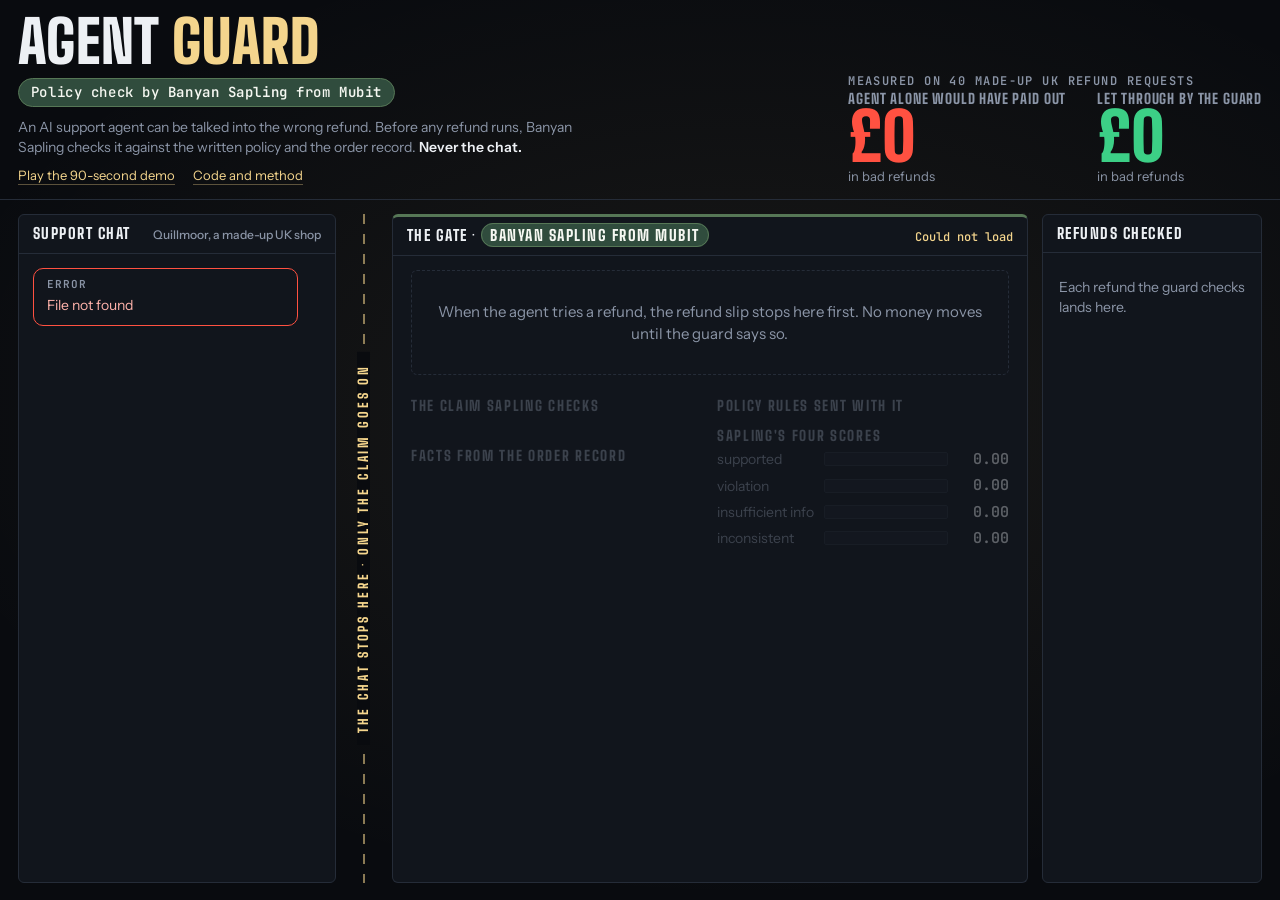
==== commit 46f9596b: "Credit Banyan Sapling from Mubit in Mubit's brand green Header, gate panel, demo intro and score car" ====
--- a/static/index.html
+++ b/static/index.html
@@ -17,6 +17,7 @@
 <header class="top">
   <div class="brand">
     <h1 class="mark">Agent <span>Guard</span></h1>
+    <p class="credit">Policy check by <b>Banyan Sapling</b> from <b>Mubit</b></p>
     <p class="thesis">An AI support agent can be talked into the wrong refund. Before any refund runs, Banyan Sapling checks it against the written policy and the order record. <b>Never the chat.</b></p>
     <nav class="links" id="links">
       <a href="/?demo=1">Play the 90-second demo</a>
@@ -68,12 +69,12 @@
   <div class="wall" aria-hidden="true"><span>The chat stops here · only the claim goes on</span></div>
 
   <section class="col gate-col" aria-label="The guard">
-    <div class="col-head"><span>The gate · Banyan Sapling</span><span class="dim status" id="gate-status">Waiting for a refund</span></div>
+    <div class="col-head"><span>The gate · <span class="credit-tag">Banyan Sapling from Mubit</span></span><span class="dim status" id="gate-status">Waiting for a refund</span></div>
     <div class="gate" id="gate">
       <div class="slot" id="slot">
         <p class="slot-empty" id="slot-empty">When the agent tries a refund, the refund slip stops here first. No money moves until the guard says so.</p>
         <article class="cheque" id="cheque" hidden>
-          <div class="ch-top"><span class="ch-shop" id="ch-shop">Action slip</span><span class="ch-by">Written by the agent · not run yet</span></div>
+          <div class="ch-top"><span class="ch-shop" id="ch-shop">Action slip</span><span class="ch-by" id="ch-by">Written by the agent · not run yet</span></div>
           <div class="ch-pay"><span class="ch-do" id="ch-do"></span><span class="ch-amt" id="ch-amt"></span></div>
           <div class="ch-micr" id="ch-micr"></div>
           <div class="stamp" id="stamp"></div>
@@ -114,6 +115,7 @@
     <p class="eyebrow">Banyan Sapling policy challenge</p>
     <h2>A customer can talk an AI support agent into a refund.</h2>
     <p class="lede">Agent Guard puts a gate between the agent and the money.</p>
+    <p class="credit big">Policy check by <b>Banyan Sapling</b> from <b>Mubit</b></p>
   </div>
 </div>
 
--- a/static/app.css
+++ b/static/app.css
@@ -16,6 +16,10 @@
   --person: #ffb43c;
   --person-ink: #a35a00;
   --odd: #a991ff;
+  /* Mubit's own brand green (--brand-forest on mubit.ai). Only for the Banyan Sapling credit, never for a verdict. */
+  --mubit: #304c3d;
+  --mubit-edge: #567756;
+  --mubit-ink: #f6f8f2;
   --display: "Big Shoulders", "Arial Narrow", Impact, sans-serif;
   --stencil: "Big Shoulders Stencil", "Big Shoulders", Impact, sans-serif;
   --body: "Instrument Sans", system-ui, -apple-system, "Segoe UI", sans-serif;
@@ -47,6 +51,16 @@
 .mark span { color: var(--lamp); }
 .thesis { margin: 10px 0 0; max-width: 64ch; color: var(--fog); font-size: clamp(14px, 1vw, 17px); }
 .thesis b { color: var(--chalk); font-weight: 600; }
+/* the credit to Mubit, whose Banyan Sapling model makes every check */
+.credit {
+  display: inline-block; margin: 12px 0 0; padding: 5px 12px; border: 1px solid var(--mubit-edge); border-radius: 999px;
+  background: var(--mubit); color: var(--mubit-ink); font: 500 14px/1.2 var(--mono); letter-spacing: 0.04em;
+}
+.credit b { font-weight: 600; }
+.credit.big { margin-top: 28px; padding: 9px 20px; font-size: clamp(16px, 1.3vw, 24px); }
+.credit-tag {
+  padding: 2px 8px; border: 1px solid var(--mubit-edge); border-radius: 999px; background: var(--mubit); color: var(--mubit-ink);
+}
 .links { display: flex; gap: 18px; margin-top: 8px; font-size: 13px; }
 .links a { color: var(--lamp); text-decoration: none; border-bottom: 1px solid rgba(244, 213, 141, 0.35); }
 .links a:hover { border-bottom-color: var(--lamp); }
@@ -145,6 +159,7 @@
 }
 
 /* the gate */
+.gate-col { border-top: 3px solid var(--mubit-edge); }
 .gate { flex: 1; overflow-y: auto; display: flex; flex-direction: column; min-height: 0; }
 .slot { padding: 14px 18px 8px; position: relative; display: flex; flex-direction: column; gap: 10px; }
 .slot-empty {
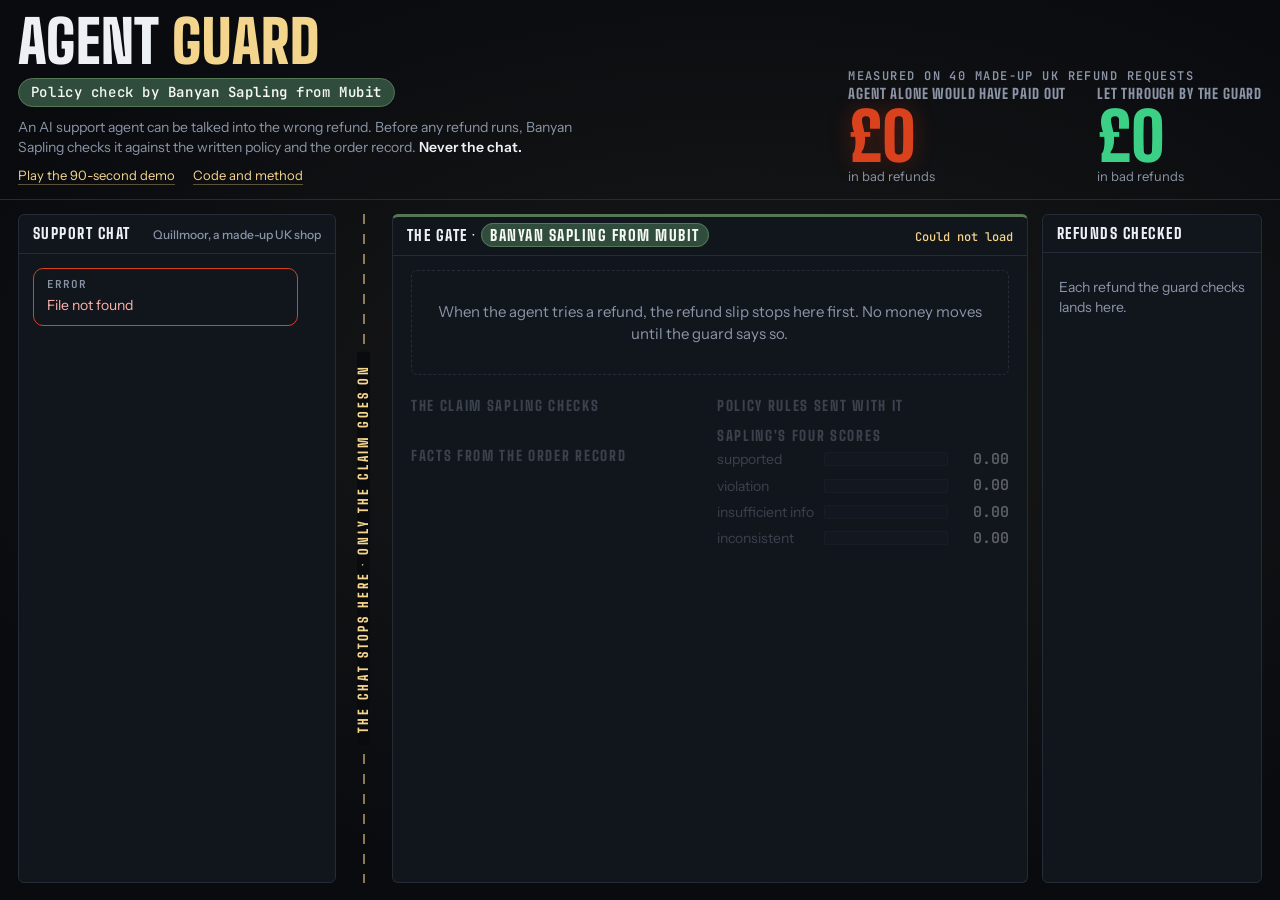
==== commit 2ff1cf9a: "Use Mubit red for blocks and key facts, rebuild the score card, use story words for tau-bench - One " ====
--- a/static/index.html
+++ b/static/index.html
@@ -18,7 +18,7 @@
   <div class="brand">
     <h1 class="mark">Agent <span>Guard</span></h1>
     <p class="credit">Policy check by <b>Banyan Sapling</b> from <b>Mubit</b></p>
-    <p class="thesis">An AI support agent can be talked into the wrong refund. Before any refund runs, Banyan Sapling checks it against the written policy and the order record. <b>Never the chat.</b></p>
+    <p class="thesis" id="thesis">An AI support agent can be talked into the wrong refund. Before any refund runs, Banyan Sapling checks it against the written policy and the order record. <b>Never the chat.</b></p>
     <nav class="links" id="links">
       <a href="/?demo=1">Play the 90-second demo</a>
       <a href="https://github.com/faveh/agent-guard">Code and method</a>
@@ -27,12 +27,12 @@
   <div class="meters">
     <p class="meters-eyebrow" id="meters-eyebrow">Measured on 40 made-up UK refund requests</p>
     <div class="meter alone">
-      <div class="m-label">Agent alone would have paid out</div>
+      <div class="m-label" id="m-alone-label">Agent alone would have paid out</div>
       <div class="m-value" id="m-alone">£0</div>
       <div class="m-sub" id="m-alone-sub">in bad refunds</div>
     </div>
     <div class="meter through">
-      <div class="m-label">Let through by the guard</div>
+      <div class="m-label" id="m-through-label">Let through by the guard</div>
       <div class="m-value" id="m-through">£0</div>
       <div class="m-sub" id="m-through-sub">in bad refunds</div>
     </div>
@@ -41,7 +41,7 @@
 
 <main class="stage">
   <section class="col chat-col" aria-label="Support chat">
-    <div class="col-head"><span>Support chat</span><span class="dim">Quillmoor, a made-up UK shop</span></div>
+    <div class="col-head"><span>Support chat</span><span class="dim" id="shop-label">Quillmoor, a made-up UK shop</span></div>
     <div class="picker" id="picker" aria-label="Scripted customers"></div>
     <div class="chat" id="chat" aria-live="polite"></div>
     <form class="try" id="try" hidden>
@@ -89,7 +89,7 @@
         <div class="pane left">
           <h3>The claim Sapling checks</h3>
           <p class="claim" id="g-claim"></p>
-          <h3>Facts from the order record</h3>
+          <h3 id="facts-title">Facts from the order record</h3>
           <ul class="facts" id="g-facts"></ul>
         </div>
         <div class="pane right">
@@ -104,17 +104,17 @@
     </div>
   </section>
 
-  <section class="col ledger-col" aria-label="Refunds checked">
-    <div class="col-head"><span>Refunds checked</span><span class="dim" id="ledger-count"></span></div>
-    <ol class="ledger" id="ledger"><li class="ledger-empty">Each refund the guard checks lands here.</li></ol>
+  <section class="col ledger-col" id="ledger-col" aria-label="Refunds checked">
+    <div class="col-head"><span id="ledger-title">Refunds checked</span><span class="dim" id="ledger-count"></span></div>
+    <ol class="ledger" id="ledger"><li class="ledger-empty" id="ledger-empty">Each refund the guard checks lands here.</li></ol>
   </section>
 </main>
 
 <div class="overlay intro" id="intro" hidden>
   <div class="intro-inner">
     <p class="eyebrow">Banyan Sapling policy challenge</p>
-    <h2>A customer can talk an AI support agent into a refund.</h2>
-    <p class="lede">Agent Guard puts a gate between the agent and the money.</p>
+    <h2 id="intro-head">A customer can talk an AI support agent into a refund.</h2>
+    <p class="lede" id="intro-lede">Agent Guard puts a gate between the agent and the money.</p>
     <p class="credit big">Policy check by <b>Banyan Sapling</b> from <b>Mubit</b></p>
   </div>
 </div>
--- a/static/app.css
+++ b/static/app.css
@@ -9,8 +9,11 @@
   --paper: #ece3cc;
   --paper-ink: #2b2720;
   --lamp: #f4d58d;
-  --block: #ff5141;
-  --block-ink: #c8281c;
+  /* Mubit red (--accent on mubit.ai). The brand accent, and the one red on the page: BLOCKED and the key facts. */
+  --mubit-red: #d9421d;
+  --mubit-red-glow: rgba(217, 66, 29, 0.45);
+  --block: var(--mubit-red);
+  --block-ink: var(--mubit-red);
   --allow: #3ccf86;
   --allow-ink: #12804c;
   --person: #ffb43c;
@@ -70,12 +73,12 @@
 }
 .meter { min-width: 0; }
 .m-label { font: 800 clamp(14px, 1.05vw, 19px)/1.1 var(--display); letter-spacing: 0.06em; text-transform: uppercase; color: var(--fog); }
-.m-value { font: 900 clamp(48px, 5.2vw, 100px)/0.9 var(--display); font-variant-numeric: tabular-nums; letter-spacing: -0.01em; }
-.meter.alone .m-value { color: var(--block); }
+.m-value { margin-top: 0.08em; font: 900 clamp(48px, 5.2vw, 100px)/0.9 var(--display); font-variant-numeric: tabular-nums; letter-spacing: -0.01em; }
+.meter.alone .m-value { color: var(--mubit-red); text-shadow: 0 0 22px rgba(217, 66, 29, 0.3); }
 .meter.through .m-value { color: var(--allow); }
 .m-sub { font-size: 13px; color: var(--fog); }
-.m-value.bump { animation: bump 420ms ease-out; }
-@keyframes bump { 0% { transform: scale(1); } 30% { transform: scale(1.08); } 100% { transform: scale(1); } }
+.m-value.bump { animation: bump 520ms ease-out; }
+@keyframes bump { 0% { transform: scale(1); } 30% { transform: scale(1.06); filter: brightness(1.3); } 100% { transform: scale(1); } }
 
 /* ---------- the stage: chat | wall | gate | ledger ---------- */
 .stage {
@@ -206,18 +209,21 @@
   100% { opacity: 0.92; transform: translateY(-50%) rotate(-8deg) scale(1); }
 }
 .flash { position: fixed; inset: 0; pointer-events: none; z-index: 5; animation: flash 700ms ease-out both; }
-.flash.blocked { background: radial-gradient(circle at 55% 45%, rgba(255, 81, 65, 0.28), transparent 60%); }
+.flash.blocked { background: radial-gradient(circle at 55% 45%, rgba(217, 66, 29, 0.3), transparent 60%); }
 .flash.allowed { background: radial-gradient(circle at 55% 45%, rgba(60, 207, 134, 0.24), transparent 60%); }
 .flash.person { background: radial-gradient(circle at 55% 45%, rgba(255, 180, 60, 0.24), transparent 60%); }
 @keyframes flash { from { opacity: 1; } to { opacity: 0; } }
 
 /* the answer key, shown after the stamp */
 .key { border-left: 4px solid var(--fog); padding: 8px 12px; background: var(--steel-2); border-radius: 0 4px 4px 0; animation: rise 400ms ease-out both; }
-.key.good { border-left-color: var(--allow); }
-.key.slow { border-left-color: var(--person); }
-.key.miss { border-left-color: var(--block); }
+.key.good { border-left-color: var(--allow); background: linear-gradient(90deg, rgba(60, 207, 134, 0.12), var(--steel-2) 60%); }
+.key.slow { border-left-color: var(--person); background: linear-gradient(90deg, rgba(255, 180, 60, 0.12), var(--steel-2) 60%); }
+.key.miss { border-left-color: var(--mubit-red); background: linear-gradient(90deg, rgba(217, 66, 29, 0.16), var(--steel-2) 60%); }
+.key.good .key-verdict { color: var(--allow); }
+.key.slow .key-verdict { color: var(--person); }
+.key.miss .key-verdict { color: var(--mubit-red); }
 .key p { margin: 0; }
-.key-verdict { font: 800 17px/1.15 var(--display); letter-spacing: 0.07em; text-transform: uppercase; }
+.key-verdict { font: 800 20px/1.15 var(--display); letter-spacing: 0.07em; text-transform: uppercase; }
 .key-note { margin-top: 3px !important; font-size: 15px; }
 .key-src { margin-top: 4px !important; font: 400 12px/1.3 var(--mono); color: var(--fog); }
 @keyframes rise { from { opacity: 0; transform: translateY(8px); } to { opacity: 1; transform: none; } }
@@ -244,8 +250,14 @@
 .fill.supported { background: var(--allow); } .fill.violation { background: var(--block); }
 .fill.insufficient_information { background: var(--person); } .fill.inconsistent_context { background: var(--odd); }
 .bars .num { font: 600 15px/1 var(--mono); text-align: right; font-variant-numeric: tabular-nums; }
+.bars .num.lead { font-size: 19px; }
 .verdict { margin: 8px 0 0; font-size: 13px; color: var(--fog); }
-.verdict b { color: var(--chalk); }
+.verdict b { color: var(--chalk); font-size: 15px; }
+/* the top score takes its label's colour, so the eye lands on it */
+.num.lead[data-k="supported"], .verdict .p-supported { color: var(--allow); }
+.num.lead[data-k="violation"], .verdict .p-violation { color: var(--mubit-red); }
+.num.lead[data-k="insufficient_information"], .verdict .p-insufficient_information { color: var(--person); }
+.num.lead[data-k="inconsistent_context"], .verdict .p-inconsistent_context { color: var(--odd); }
 .scan {
   position: absolute; left: 0; right: 0; top: 0; height: 90px; pointer-events: none; opacity: 0;
   background: linear-gradient(to bottom, transparent, rgba(244, 213, 141, 0.16) 70%, rgba(244, 213, 141, 0.5) 98%, transparent);
@@ -285,11 +297,23 @@
 .sc-money .v { font: 900 clamp(70px, 9vw, 180px)/0.85 var(--display); font-variant-numeric: tabular-nums; }
 .sc-money .alone .v { color: var(--block); }
 .sc-money .through .v { color: var(--allow); }
-.sc-rows { display: grid; grid-template-columns: repeat(3, minmax(0, 1fr)); gap: 0; border-top: 1px solid var(--rail); }
-.sc-row { padding: 14px 16px 14px 0; border-bottom: 1px solid var(--rail); animation: rise 400ms ease-out both; }
-.sc-row .v { font: 900 clamp(30px, 2.8vw, 54px)/1 var(--display); font-variant-numeric: tabular-nums; }
-.sc-row .k { font-size: clamp(13px, 0.95vw, 17px); color: var(--fog); margin-top: 4px; }
-.sc-foot { margin: 22px 0 0; font-size: clamp(14px, 1vw, 18px); color: var(--fog); max-width: 90ch; }
+.sc-head .hl { font-style: normal; color: var(--mubit-red); text-shadow: 0 0 40px var(--mubit-red-glow); }
+.sc-groups { display: flex; gap: clamp(20px, 3vw, 56px); margin-top: clamp(22px, 3.4vh, 40px); }
+.sc-group { min-width: 0; }
+.sc-group-name {
+  margin: 0; padding-bottom: 10px; border-bottom: 2px solid var(--rail);
+  font: 800 clamp(14px, 1.1vw, 21px)/1.15 var(--display); letter-spacing: 0.08em; text-transform: uppercase; color: var(--lamp);
+}
+.sc-rows { display: grid; grid-template-columns: repeat(var(--cols, 3), minmax(0, 1fr)); gap: 0 18px; }
+.sc-row { padding: 16px 0 14px; border-bottom: 1px solid var(--rail); animation: rise 400ms ease-out both; }
+.sc-row .v { font: 900 clamp(56px, 6.4vw, 132px)/0.9 var(--display); font-variant-numeric: tabular-nums; }
+.sc-row .k { font-size: clamp(15px, 1.15vw, 22px); line-height: 1.25; color: var(--chalk); margin-top: 6px; max-width: 18ch; }
+.sc-row .s { font: 500 clamp(13px, 0.9vw, 17px)/1.3 var(--mono); color: var(--fog); margin-top: 6px; }
+.sc-row.a-red .v { color: var(--mubit-red); text-shadow: 0 0 36px var(--mubit-red-glow); }
+.sc-row.a-person .v { color: var(--person); }
+.sc-row.a-allow .v { color: var(--allow); }
+.sc-caveat { margin: 20px 0 0; font-size: clamp(14px, 1vw, 18px); color: var(--chalk); max-width: 110ch; }
+.sc-foot { margin: 10px 0 0; font-size: clamp(13px, 0.85vw, 16px); color: var(--fog); max-width: 120ch; }
 .sc-foot b { color: var(--chalk); font-weight: 600; }
 .sc-links { display: flex; gap: 22px; margin-top: 16px; font: 400 14px/1 var(--mono); }
 .sc-links a, .sc-links button { color: var(--lamp); background: none; border: 0; padding: 0; font: inherit; cursor: pointer; text-decoration: none; }
@@ -314,6 +338,9 @@
   .ledger { max-height: 360px; }
   .gate { overflow: visible; }
 }
+@media (max-width: 900px) {
+  .sc-groups { flex-direction: column; }
+}
 @media (max-width: 640px) {
   .sc-rows { grid-template-columns: 1fr 1fr; }
   .top { padding: 16px 16px 12px; }
